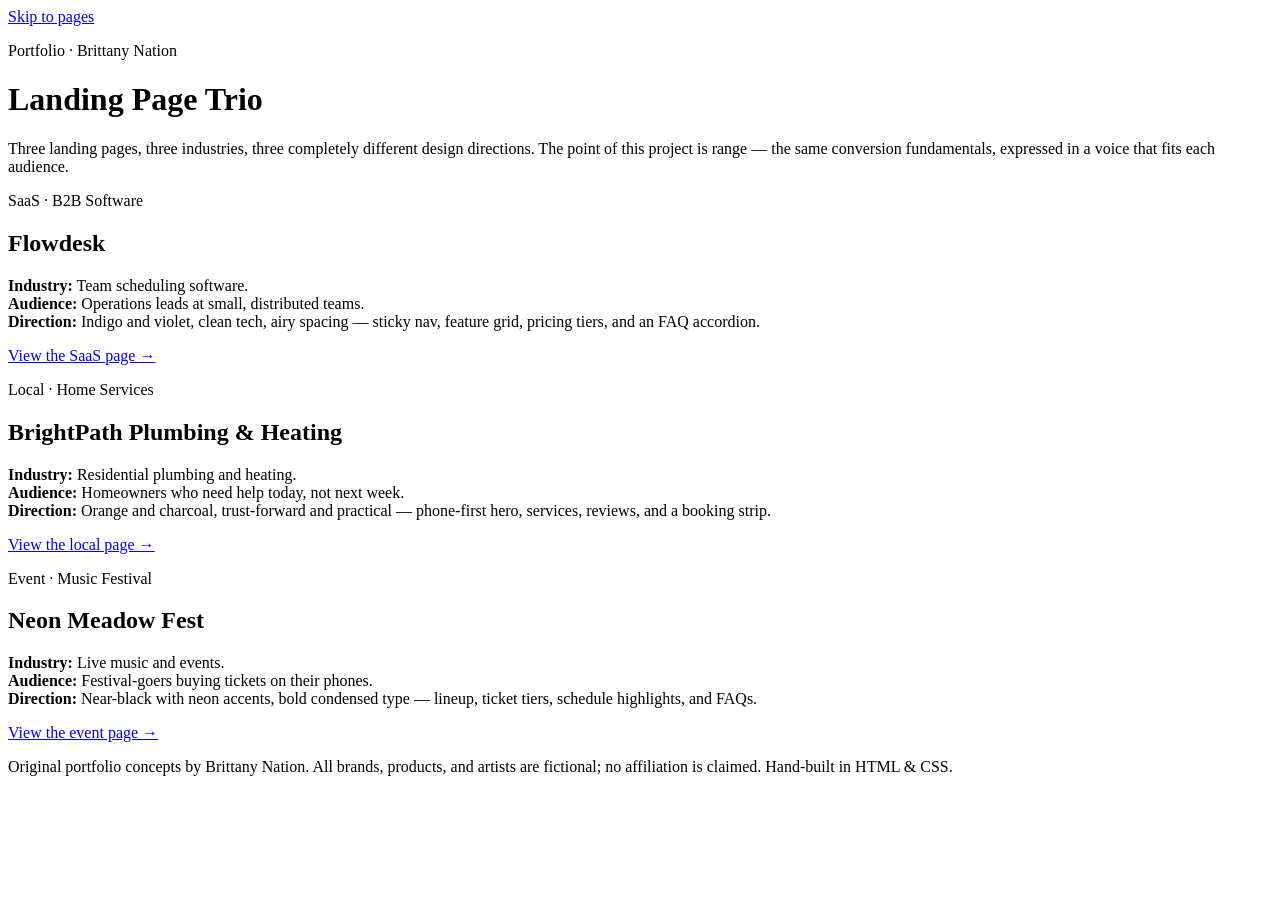
==== index.html @ 4607be77 "Add hub page linking the three landing page concepts" ====
<!DOCTYPE html>
<html lang="en">
<head>
<meta charset="UTF-8">
<meta name="viewport" content="width=device-width, initial-scale=1.0">
<title>Landing Page Trio — Brittany Nation</title>
<meta name="description" content="Three original landing page concepts in three industries — SaaS, local home services, and a music festival — designed and hand-built by Brittany Nation.">
<link rel="stylesheet" href="styles.css">
</head>
<body class="hub">
<a class="skip-link" href="#pages">Skip to pages</a>
<header>
  <div class="wrap">
    <p class="eyebrow">Portfolio · Brittany Nation</p>
    <h1>Landing Page Trio</h1>
    <p class="lede">Three landing pages, three industries, three completely different design directions. The point of this project is range — the same conversion fundamentals, expressed in a voice that fits each audience.</p>
  </div>
</header>
<main id="pages" class="wrap">
  <div class="hub-grid">
    <article class="hub-card saas-card">
      <p class="tag">SaaS · B2B Software</p>
      <h2>Flowdesk</h2>
      <p><strong>Industry:</strong> Team scheduling software.<br><strong>Audience:</strong> Operations leads at small, distributed teams.<br><strong>Direction:</strong> Indigo and violet, clean tech, airy spacing — sticky nav, feature grid, pricing tiers, and an FAQ accordion.</p>
      <a href="saas.html">View the SaaS page →</a>
    </article>
    <article class="hub-card local-card">
      <p class="tag">Local · Home Services</p>
      <h2>BrightPath Plumbing &amp; Heating</h2>
      <p><strong>Industry:</strong> Residential plumbing and heating.<br><strong>Audience:</strong> Homeowners who need help today, not next week.<br><strong>Direction:</strong> Orange and charcoal, trust-forward and practical — phone-first hero, services, reviews, and a booking strip.</p>
      <a href="local.html">View the local page →</a>
    </article>
    <article class="hub-card event-card">
      <p class="tag">Event · Music Festival</p>
      <h2>Neon Meadow Fest</h2>
      <p><strong>Industry:</strong> Live music and events.<br><strong>Audience:</strong> Festival-goers buying tickets on their phones.<br><strong>Direction:</strong> Near-black with neon accents, bold condensed type — lineup, ticket tiers, schedule highlights, and FAQs.</p>
      <a href="event.html">View the event page →</a>
    </article>
  </div>
</main>
<footer>
  <div class="wrap">
    <p>Original portfolio concepts by Brittany Nation. All brands, products, and artists are fictional; no affiliation is claimed. Hand-built in HTML &amp; CSS.</p>
  </div>
</footer>
</body>
</html>
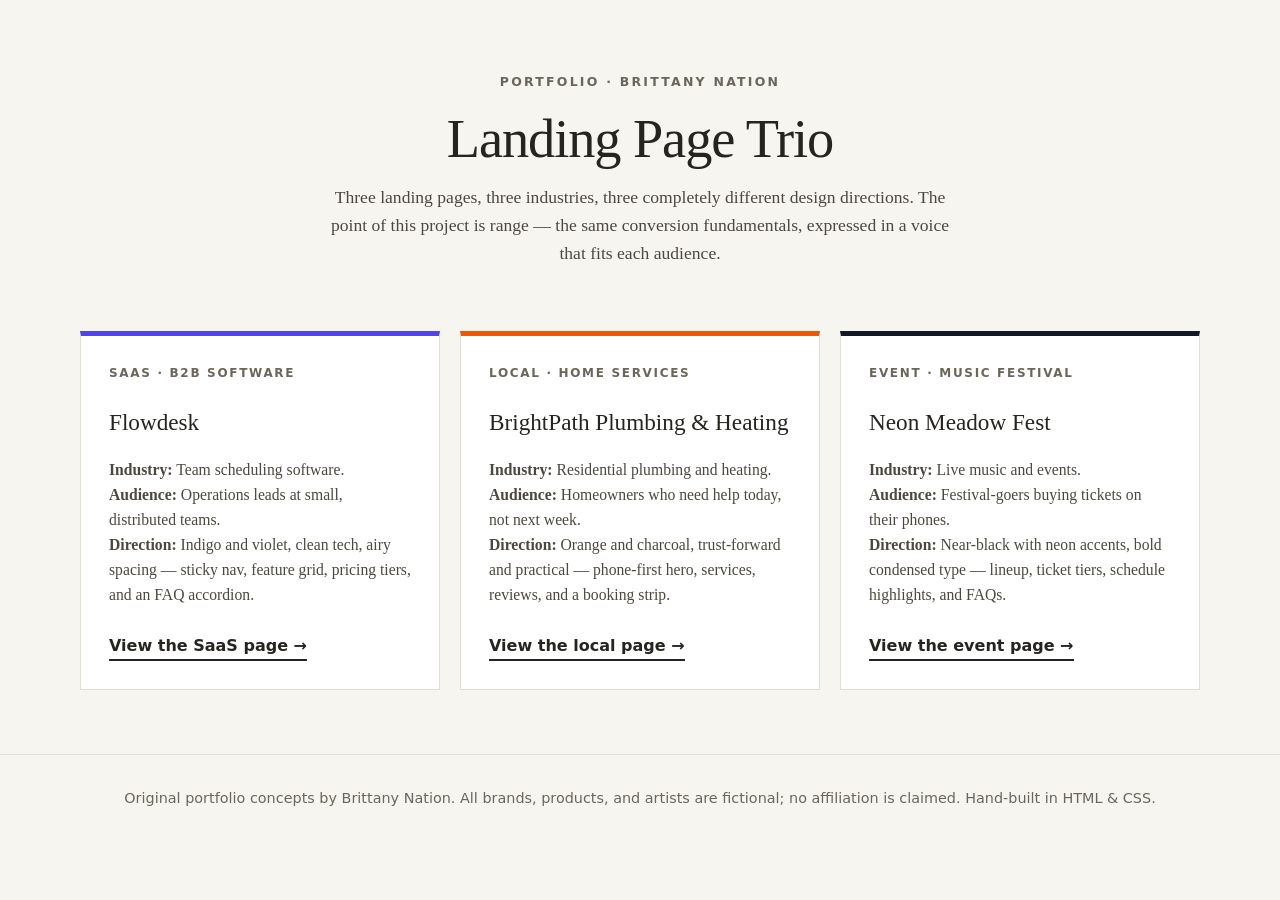
==== commit f106d06c: "Add Open Graph and Twitter Card meta tags for link previews" ====
--- a/index.html
+++ b/index.html
@@ -6,6 +6,13 @@
 <title>Landing Page Trio — Brittany Nation</title>
 <meta name="description" content="Three original landing page concepts in three industries — SaaS, local home services, and a music festival — designed and hand-built by Brittany Nation.">
 <link rel="stylesheet" href="styles.css">
+
+<meta property="og:type" content="website">
+<meta property="og:title" content="Landing Page Trio — Brittany Nation">
+<meta property="og:description" content="Three original landing pages in three industries — SaaS, a local home service, and a music festival — each with its own design direction and the same conversion fundamentals.">
+<meta property="og:url" content="https://brittanynation.github.io/landing-page-trio/">
+<meta property="og:image" content="https://brittanynation.github.io/landing-page-trio/og-image.png">
+<meta name="twitter:card" content="summary_large_image">
 </head>
 <body class="hub">
 <a class="skip-link" href="#pages">Skip to pages</a>
--- a/styles.css
+++ b/styles.css
@@ -0,0 +1,185 @@
+/* ============================================================
+   Landing Page Trio — one stylesheet, three distinct designs
+   Sections: Shared / Hub / SaaS (Flowdesk) / Local (BrightPath)
+             / Event (Neon Meadow Fest)
+   ============================================================ */
+
+/* ---------- Shared reset & accessibility ---------- */
+*,*::before,*::after{box-sizing:border-box}
+html{scroll-behavior:smooth}
+body{margin:0;line-height:1.6;-webkit-font-smoothing:antialiased}
+img,svg{display:block;max-width:100%}
+a{text-decoration:none}
+ul{margin:0;padding:0;list-style:none}
+p{margin:0 0 1rem}
+h1,h2,h3{margin:0 0 .75rem;line-height:1.15}
+:focus-visible{outline:3px solid currentColor;outline-offset:3px;border-radius:4px}
+.skip-link{position:absolute;left:-9999px;top:0;background:#111;color:#fff;padding:.75rem 1rem;z-index:100}
+.skip-link:focus{left:1rem;top:1rem}
+.wrap{width:min(1120px,92%);margin-inline:auto}
+.btn{display:inline-flex;align-items:center;justify-content:center;gap:.5rem;font-weight:700;border-radius:999px;padding:.85rem 1.5rem;border:2px solid transparent;cursor:pointer;text-align:center}
+.faq-item{border-radius:12px;overflow:hidden}
+.faq-q{width:100%;display:flex;justify-content:space-between;align-items:center;gap:1rem;text-align:left;font:inherit;font-weight:700;padding:1rem 1.25rem;background:none;border:0;cursor:pointer;color:inherit}
+.faq-q::after{content:"+";font-size:1.4rem;line-height:1;flex-shrink:0}
+.faq-q[aria-expanded="true"]::after{content:"–"}
+.faq-a{padding:0 1.25rem 1.25rem}
+@media (prefers-reduced-motion:reduce){html{scroll-behavior:auto}*{transition:none!important}}
+
+/* ============================================================
+   HUB — neutral, quiet, editorial
+   ============================================================ */
+.hub{font-family:Georgia,"Times New Roman",serif;background:#f7f5f0;color:#26241f}
+.hub header{padding:4.5rem 0 2rem;text-align:center}
+.hub .eyebrow{font-family:system-ui,sans-serif;letter-spacing:.18em;text-transform:uppercase;font-size:.78rem;color:#6b665a;font-weight:700}
+.hub h1{font-size:clamp(2.2rem,5vw,3.4rem);font-weight:400;letter-spacing:-.02em}
+.hub .lede{max-width:620px;margin:0 auto;color:#4c483f;font-size:1.1rem}
+.hub-grid{display:grid;gap:1.25rem;padding:2rem 0 4rem}
+@media(min-width:760px){.hub-grid{grid-template-columns:repeat(3,1fr)}}
+.hub-card{background:#fff;border:1px solid #e3ded2;border-top:5px solid #26241f;padding:1.75rem;display:flex;flex-direction:column;gap:.6rem}
+.hub-card.saas-card{border-top-color:#4f46e5}.hub-card.local-card{border-top-color:#ea580c}.hub-card.event-card{border-top-color:#111827}
+.hub-card .tag{font-family:system-ui,sans-serif;font-size:.75rem;letter-spacing:.14em;text-transform:uppercase;color:#6b665a;font-weight:700}
+.hub-card h2{font-size:1.45rem;font-weight:400}
+.hub-card p{color:#4c483f;font-size:.98rem;flex:1}
+.hub-card a{font-family:system-ui,sans-serif;font-weight:700;color:#26241f;border-bottom:2px solid #26241f;align-self:flex-start}
+.hub footer{border-top:1px solid #e3ded2;padding:2rem 0;text-align:center;color:#6b665a;font-family:system-ui,sans-serif;font-size:.9rem}
+
+/* ============================================================
+   SAAS — Flowdesk · indigo/violet, clean tech, airy
+   ============================================================ */
+.saas{font-family:Inter,system-ui,-apple-system,"Segoe UI",sans-serif;background:#fff;color:#1e1b2e}
+.saas-nav{position:sticky;top:0;background:rgba(255,255,255,.94);backdrop-filter:blur(10px);border-bottom:1px solid #e7e5f5;z-index:50}
+.saas-nav .wrap{display:flex;align-items:center;justify-content:space-between;padding:.9rem 0}
+.logo{font-weight:900;font-size:1.25rem;letter-spacing:-.03em;color:#1e1b2e}
+.logo span{color:#4f46e5}
+.nav-links{display:none;gap:1.75rem;align-items:center}
+.nav-links a{color:#3f3a5c;font-weight:600;font-size:.95rem}
+.nav-toggle{background:none;border:1px solid #d6d2ee;border-radius:8px;padding:.45rem .7rem;font:inherit;font-weight:700;cursor:pointer;color:#312e5e}
+@media(min-width:760px){.nav-links{display:flex}.nav-toggle{display:none}}
+.nav-links.open{display:flex;flex-direction:column;align-items:flex-start;position:absolute;left:4%;right:4%;top:64px;background:#fff;border:1px solid #e7e5f5;border-radius:12px;padding:1rem;box-shadow:0 20px 40px rgba(49,46,94,.14)}
+.saas .btn-primary{background:#4f46e5;color:#fff}.saas .btn-primary:hover{background:#4338ca}
+.saas .btn-ghost{background:#fff;color:#312e5e;border-color:#d6d2ee}
+.saas-hero{padding:4.5rem 0 3.5rem;background:linear-gradient(180deg,#eef2ff 0%,#fff 88%);text-align:center}
+.saas-hero h1{font-size:clamp(2.4rem,6vw,4rem);letter-spacing:-.04em;font-weight:900;max-width:760px;margin-inline:auto}
+.saas-hero h1 em{font-style:normal;color:#6d28d9}
+.saas-hero p{max-width:600px;margin:0 auto 1.75rem;color:#524e6e;font-size:1.15rem}
+.hero-ctas{display:flex;gap:.75rem;justify-content:center;flex-wrap:wrap}
+.hero-note{font-size:.88rem;color:#6b6785;margin-top:1rem}
+.logo-strip{padding:1.75rem 0;border-block:1px solid #e7e5f5;text-align:center;color:#7a7694}
+.logo-strip p{font-size:.78rem;letter-spacing:.16em;text-transform:uppercase;font-weight:700;margin-bottom:.9rem}
+.logo-strip ul{display:flex;flex-wrap:wrap;gap:1rem 2.5rem;justify-content:center;font-weight:800;color:#9a96b3;font-size:1.05rem}
+.saas section{padding:4rem 0}
+.section-head{max-width:640px;margin-bottom:2.25rem}
+.section-head.center{margin-inline:auto;text-align:center}
+.section-head h2{font-size:clamp(1.8rem,4vw,2.5rem);letter-spacing:-.03em}
+.section-head p{color:#524e6e}
+.feature-grid{display:grid;gap:1rem}
+@media(min-width:700px){.feature-grid{grid-template-columns:repeat(3,1fr)}}
+.feature{background:#f8f7ff;border:1px solid #e7e5f5;border-radius:16px;padding:1.6rem}
+.feature .icon{font-size:1.6rem;margin-bottom:.75rem}
+.feature p{color:#524e6e;font-size:.97rem;margin:0}
+.pricing{background:#f6f5fb}
+.price-grid{display:grid;gap:1rem;align-items:stretch}
+@media(min-width:800px){.price-grid{grid-template-columns:repeat(3,1fr)}}
+.price-card{background:#fff;border:1px solid #e0ddf0;border-radius:18px;padding:1.9rem;display:flex;flex-direction:column}
+.price-card.featured{border:2px solid #4f46e5;box-shadow:0 18px 40px rgba(79,70,229,.16)}
+.price-card .amount{font-size:2.4rem;font-weight:900;letter-spacing:-.03em}
+.price-card .amount small{font-size:1rem;color:#6b6785;font-weight:600}
+.price-card ul{margin:1rem 0 1.75rem;display:grid;gap:.55rem;color:#3f3a5c}
+.price-card ul li::before{content:"✓ ";color:#4f46e5;font-weight:900}
+.price-card .btn{margin-top:auto}
+.badge{align-self:flex-start;background:#ede9fe;color:#5b21b6;font-size:.75rem;font-weight:800;letter-spacing:.08em;text-transform:uppercase;padding:.3rem .6rem;border-radius:999px;margin-bottom:.75rem}
+blockquote.testimonial{margin:0;background:#312e5e;color:#fff;border-radius:20px;padding:2.5rem;font-size:clamp(1.2rem,3vw,1.6rem);line-height:1.45}
+blockquote.testimonial footer{margin-top:1.25rem;font-size:.95rem;color:#c7c2e8}
+.saas .faq-item{border:1px solid #e0ddf0;margin-bottom:.75rem;background:#fff}
+.saas footer.site{border-top:1px solid #e7e5f5;padding:2.5rem 0;color:#6b6785;font-size:.92rem}
+.saas footer.site .wrap{display:flex;flex-wrap:wrap;gap:1rem;justify-content:space-between}
+
+/* ============================================================
+   LOCAL — BrightPath · orange + charcoal, warm, dense, trust-first
+   Typography shifts to a serif display + compact, practical layout
+   ============================================================ */
+.local{font-family:Verdana,Geneva,system-ui,sans-serif;background:#fffaf5;color:#292524;font-size:.97rem}
+.local-topbar{background:#1c1917;color:#fff;padding:.55rem 0;font-size:.88rem}
+.local-topbar .wrap{display:flex;flex-wrap:wrap;gap:.5rem 1.5rem;justify-content:space-between}
+.local-topbar a{color:#fdba74;font-weight:700}
+.local header.site{background:#fff;border-bottom:3px solid #ea580c}
+.local header.site .wrap{display:flex;flex-wrap:wrap;gap:1rem;align-items:center;justify-content:space-between;padding:1rem 0}
+.local .brand{font-family:Georgia,serif;font-size:1.5rem;font-weight:700;color:#1c1917}
+.local .brand span{color:#c2410c}
+.local .btn-call{background:#ea580c;color:#fff;border-radius:8px;box-shadow:0 3px 0 #9a3412}
+.local .btn-call:hover{background:#c2410c}
+.local .btn-outline{border-color:#1c1917;color:#1c1917;border-radius:8px;background:#fff}
+.local-hero{background:#1c1917;color:#fff;padding:3.25rem 0}
+.local-hero .wrap{display:grid;gap:2rem}
+@media(min-width:860px){.local-hero .wrap{grid-template-columns:1.25fr .75fr}}
+.local-hero h1{font-family:Georgia,serif;font-size:clamp(2rem,5vw,3.1rem);font-weight:700}
+.local-hero h1 span{color:#fb923c}
+.local-hero p{color:#e7e5e4;max-width:540px}
+.trust-box{background:#fff;color:#292524;border-radius:10px;padding:1.5rem}
+.trust-box h2{font-family:Georgia,serif;font-size:1.25rem}
+.trust-box ul{display:grid;gap:.6rem}
+.trust-box li::before{content:"★ ";color:#ea580c}
+.local section{padding:3rem 0}
+.local h2.sec{font-family:Georgia,serif;font-size:clamp(1.6rem,4vw,2.2rem);border-left:6px solid #ea580c;padding-left:.8rem;margin-bottom:1.5rem}
+.service-grid{display:grid;gap:.9rem}
+@media(min-width:680px){.service-grid{grid-template-columns:repeat(2,1fr)}}
+@media(min-width:960px){.service-grid{grid-template-columns:repeat(3,1fr)}}
+.service{background:#fff;border:1px solid #e7ddd2;border-left:5px solid #ea580c;padding:1.25rem;border-radius:6px}
+.service p{color:#57534e;margin:0;font-size:.93rem}
+.why{background:#292524;color:#fff}
+.why h2.sec{border-left-color:#fb923c}
+.why-grid{display:grid;gap:1.25rem}
+@media(min-width:760px){.why-grid{grid-template-columns:repeat(3,1fr)}}
+.why-grid p{color:#d6d3d1}
+.area-note{background:#ffedd5;border:1px solid #fed7aa;border-radius:8px;padding:1.25rem 1.5rem}
+.reviews{display:grid;gap:.9rem}
+@media(min-width:760px){.reviews{grid-template-columns:repeat(3,1fr)}}
+.review{background:#fff;border:1px solid #e7ddd2;border-radius:8px;padding:1.4rem}
+.review .stars{color:#c2410c;letter-spacing:.15em}
+.review footer{font-weight:700;font-size:.9rem;color:#57534e}
+.booking{background:#ea580c;color:#fff;text-align:center;padding:2.75rem 0}
+.booking h2{font-family:Georgia,serif;font-size:clamp(1.7rem,4vw,2.4rem)}
+.booking .btn{background:#1c1917;color:#fff;border-radius:8px}
+.local footer.site{background:#1c1917;color:#a8a29e;padding:2rem 0;font-size:.9rem}
+.local footer.site strong{color:#fff}
+
+/* ============================================================
+   EVENT — Neon Meadow Fest · near-black, neon, bold & condensed
+   Body text stays light (#e9e9f2 on #0a0a13) for readable contrast;
+   neon is used for headings, borders and large display type only.
+   ============================================================ */
+.event{font-family:"Arial Narrow",Impact,system-ui,sans-serif;background:#0a0a13;color:#e9e9f2;letter-spacing:.01em}
+.event-nav{position:sticky;top:0;background:#0a0a13;border-bottom:1px solid #2dd4bf;z-index:50}
+.event-nav .wrap{display:flex;justify-content:space-between;align-items:center;padding:.85rem 0}
+.event .logo{color:#fff;text-transform:uppercase;letter-spacing:.08em}
+.event .logo span{color:#f0f}
+.event-nav nav{display:flex;gap:1.4rem;flex-wrap:wrap}
+.event-nav a{color:#e9e9f2;text-transform:uppercase;font-weight:700;font-size:.9rem;letter-spacing:.1em}
+.event-hero{padding:5rem 0 4rem;text-align:center;background:radial-gradient(ellipse at 50% -10%,#3b0764 0%,#0a0a13 62%);border-bottom:4px solid #f0f}
+.event .kicker{color:#2dd4bf;text-transform:uppercase;letter-spacing:.3em;font-weight:700;font-size:.9rem}
+.event-hero h1{font-size:clamp(3rem,11vw,6.5rem);line-height:.92;text-transform:uppercase;font-weight:900;color:#fff;text-shadow:0 0 24px rgba(255,0,255,.55),0 0 60px rgba(45,212,191,.35);margin:.75rem 0}
+.event-hero p{max-width:560px;margin:0 auto 1.75rem;color:#d7d7e6;font-family:system-ui,sans-serif}
+.event .btn-neon{background:#f0f;color:#fff;border-radius:4px;text-transform:uppercase;letter-spacing:.08em;box-shadow:0 0 18px rgba(255,0,255,.5)}
+.event .btn-line{background:transparent;color:#2dd4bf;border-color:#2dd4bf;border-radius:4px;text-transform:uppercase;letter-spacing:.08em}
+.event section{padding:3.75rem 0}
+.event h2.sec{font-size:clamp(2rem,6vw,3.2rem);text-transform:uppercase;line-height:1;color:#fff;margin-bottom:1.75rem}
+.event h2.sec span{color:#2dd4bf}
+.lineup{display:grid;gap:0;border-top:1px solid #33334a}
+.lineup li{display:flex;flex-wrap:wrap;gap:.4rem 1.5rem;justify-content:space-between;align-items:baseline;padding:1rem .25rem;border-bottom:1px solid #33334a}
+.lineup .artist{font-size:clamp(1.4rem,4vw,2.1rem);font-weight:900;text-transform:uppercase;color:#fff}
+.lineup .stage{color:#f9a8d4;text-transform:uppercase;letter-spacing:.14em;font-size:.85rem;font-weight:700}
+.tickets{display:grid;gap:1rem}
+@media(min-width:800px){.tickets{grid-template-columns:repeat(3,1fr)}}
+.ticket{border:2px solid #33334a;padding:1.75rem;background:#12121f;font-family:system-ui,sans-serif}
+.ticket.hot{border-color:#f0f;box-shadow:0 0 22px rgba(255,0,255,.25)}
+.ticket h3{text-transform:uppercase;letter-spacing:.1em;font-family:"Arial Narrow",Impact,sans-serif;font-size:1.5rem;color:#fff}
+.ticket .amount{font-size:2.2rem;font-weight:900;color:#2dd4bf}
+.ticket ul{display:grid;gap:.5rem;color:#d7d7e6;margin:1rem 0 1.5rem}
+.schedule{display:grid;gap:1rem}
+@media(min-width:760px){.schedule{grid-template-columns:repeat(3,1fr)}}
+.day{border-left:4px solid #2dd4bf;background:#12121f;padding:1.4rem}
+.day:nth-child(2){border-left-color:#f0f}.day:nth-child(3){border-left-color:#a3e635}
+.day ul{display:grid;gap:.6rem;color:#d7d7e6;font-family:system-ui,sans-serif;font-size:.95rem}
+.day strong{color:#fff}
+.event .faq-item{border:1px solid #33334a;background:#12121f;margin-bottom:.7rem}
+.event footer.site{border-top:1px solid #33334a;padding:2.5rem 0;color:#a5a5bd;font-family:system-ui,sans-serif;font-size:.92rem}
